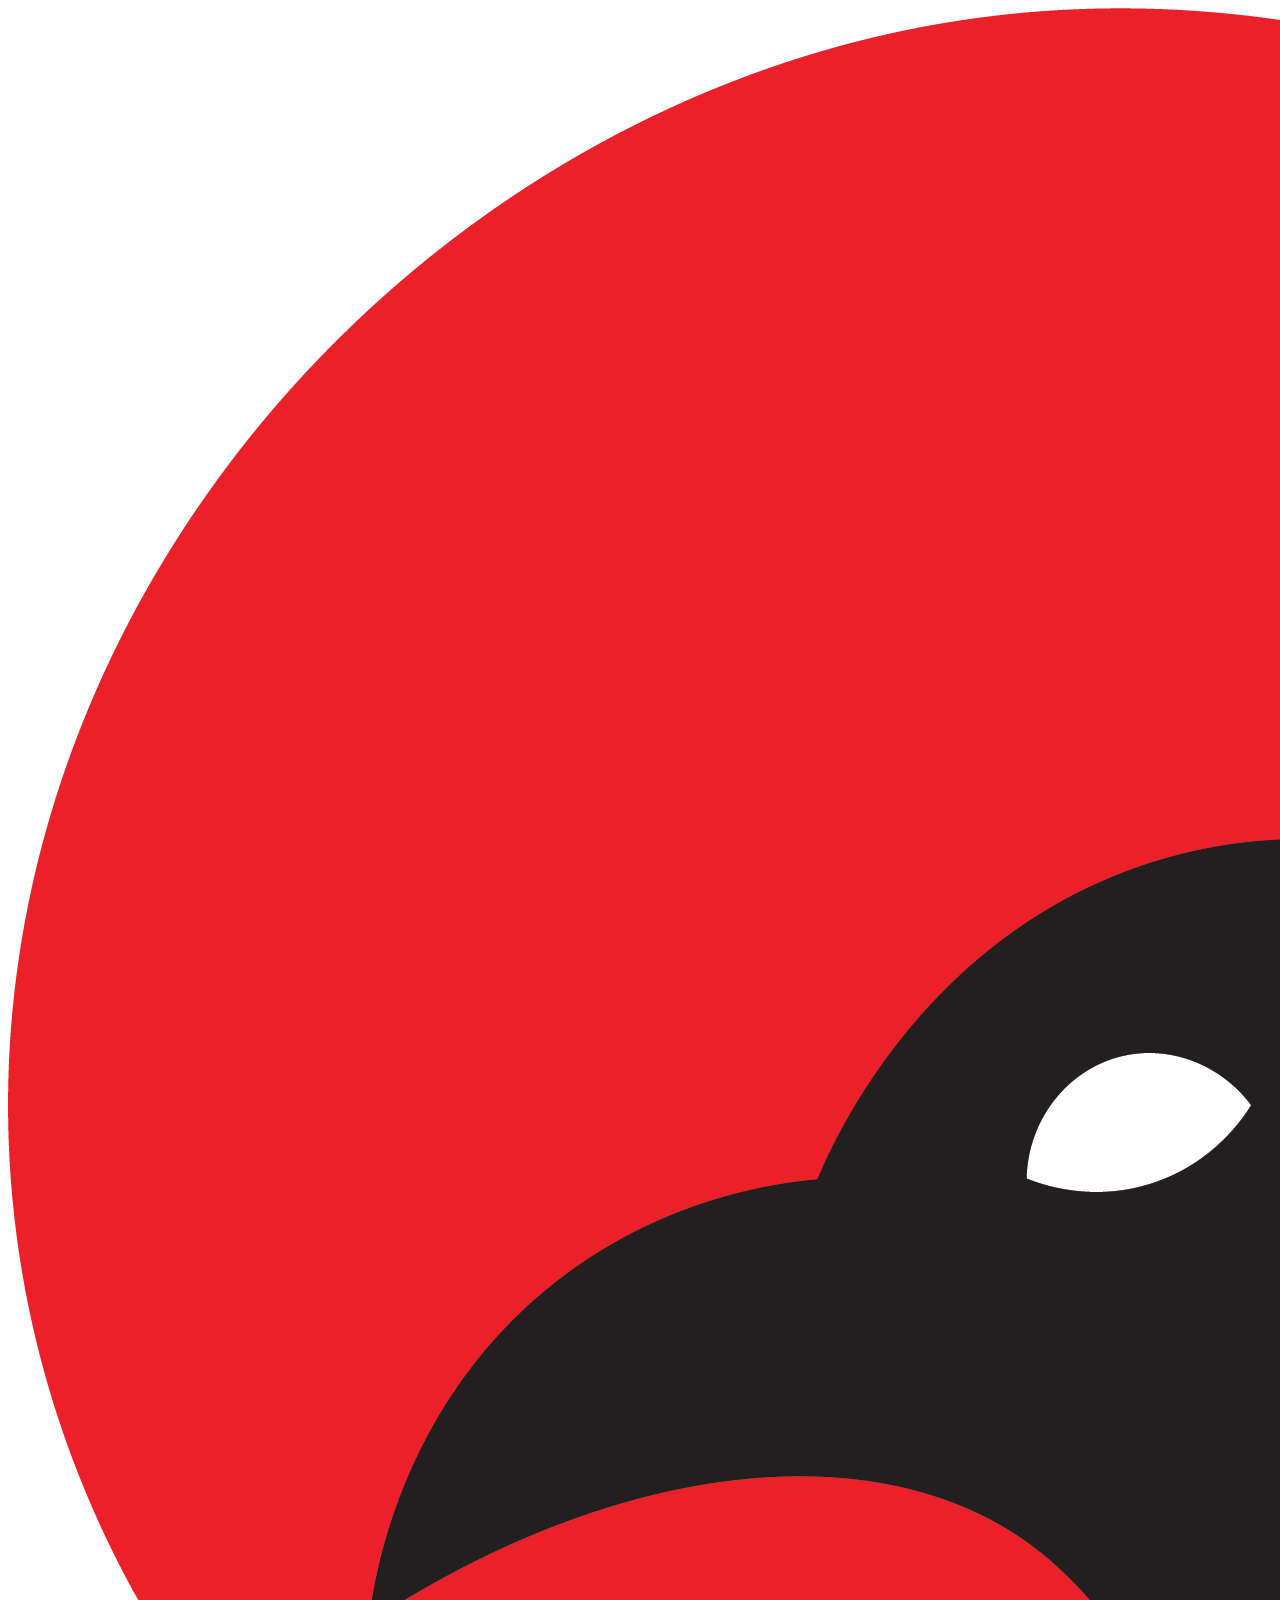
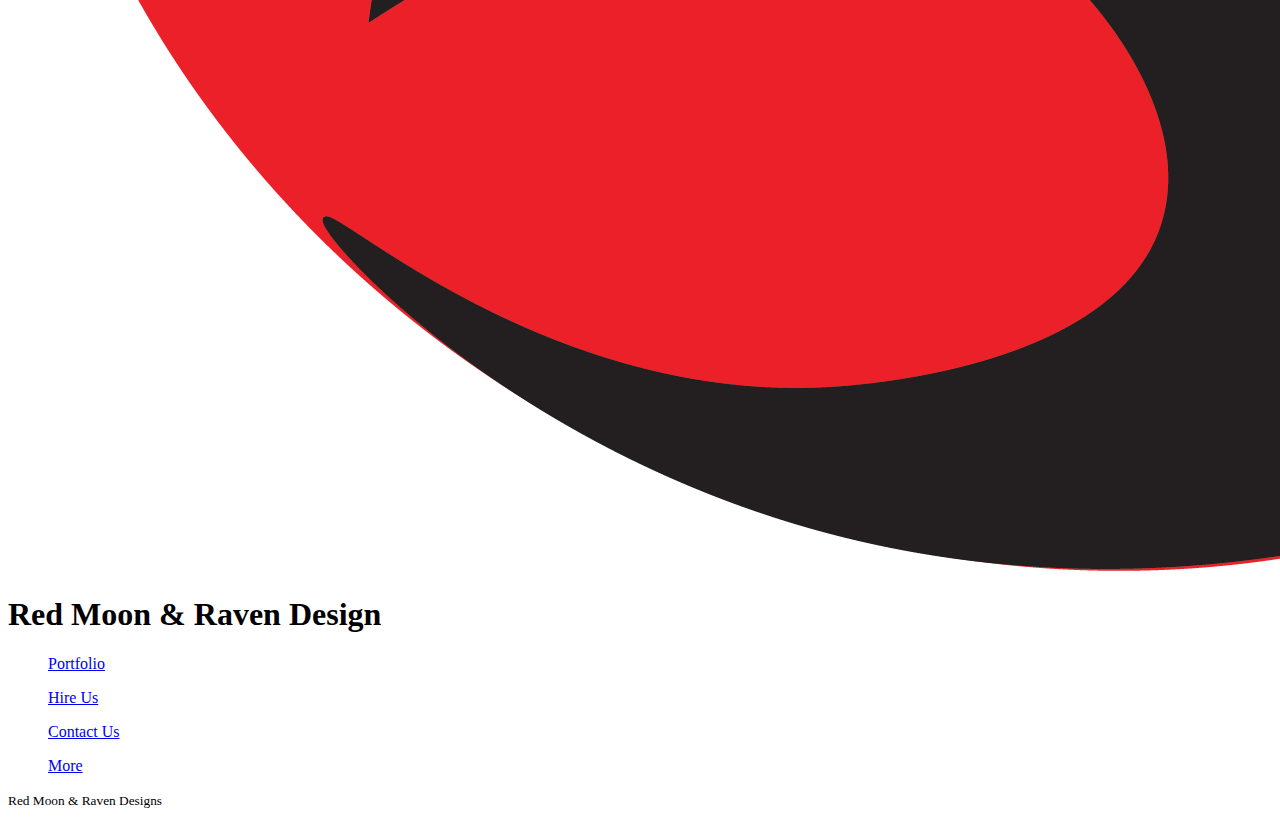
==== pages/contact-us.html @ 029485a0 "Added content" ====
<!DOCTYPE html>
<html lang="en">
<head>
    <meta charset="UTF-8">
    <meta http-equiv="X-UA-Compatible" content="IE=edge">
    <meta name="viewport" content="width=device-width, initial-scale=1.0">
    <title>Document</title>

    <header>
        <nav>
        <div class="navigation">
            <title>Document</title>
            <img src="/images/Red Moon and Raven Logo.png" alt="Red Moon and Raven Logo."/>
            <h1>Red Moon & Raven Design</h1>
            <ul>
                <a href="/pages/portfolio.html">Portfolio</a>
            </ul>
            <ul>
                <a href="/pages/hire-us.html">Hire Us</a>
            </ul>
            <ul>
                <a href="/pages/contact-us.html">Contact Us</a>
            </ul>
            <ul>
                <a href="/pages/more.html">More</a>
            </ul>
        </div>
    </nav>
    </header>
</head>
<body>
    
</body>
<footer>
    <p>
        <small>Red Moon & Raven Designs</small>
    </p>
</footer>
</html>
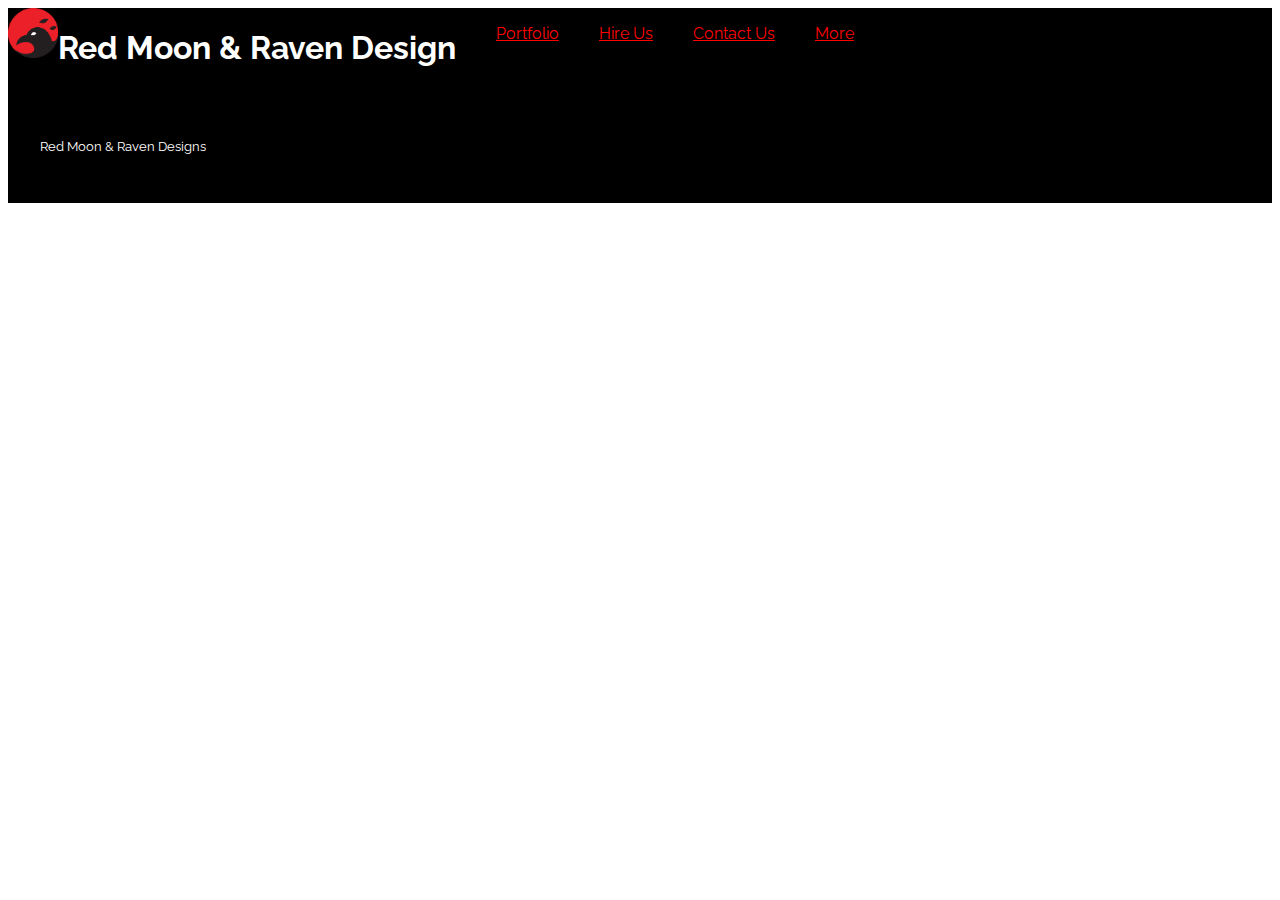
==== commit 83c8aeaf: "small edits" ====
--- a/pages/contact-us.html
+++ b/pages/contact-us.html
@@ -5,7 +5,11 @@
     <meta http-equiv="X-UA-Compatible" content="IE=edge">
     <meta name="viewport" content="width=device-width, initial-scale=1.0">
     <title>Document</title>
+    <link rel="stylesheet" href="/CSS/stylesheet.css">
 
+    <link rel="preconnect" href="https://fonts.googleapis.com">
+    <link rel="preconnect" href="https://fonts.gstatic.com" crossorigin>
+    <link href="https://fonts.googleapis.com/css2?family=Raleway:ital,wght@0,400;0,700;1,400&display=swap" rel="stylesheet">
     <header>
         <nav>
         <div class="navigation">
--- a/CSS/stylesheet.css
+++ b/CSS/stylesheet.css
@@ -0,0 +1,118 @@
+
+html{
+   margin: 0%;
+}
+.navigation>img{
+   width: 50px;
+   height: 50px;
+}
+
+.navigation{
+   display: flex;
+   flex-direction: row;
+   align-content: flex-start;
+   justify-content: flex-start;
+   background-color: black;
+   color: white;
+   margin: 0%;
+   padding: .5 em;
+   
+}
+
+a{
+   color: red;
+}
+a:visited{color:white}
+a:hover{color:blueviolet}
+a:focus{color:aqua}
+html{
+   font-family: 'Raleway', sans-serif;
+}
+
+.banner{
+   width: 100%;
+   height: auto;
+   margin: 0%;
+   justify-content: center;
+   background-color: black;
+}
+
+main{
+   margin-left: 15%;
+   margin-right: 15%;
+   text-align: center;
+}
+
+.poster-examples{
+   width: 100%;
+   height: auto;
+   display: flex;
+   align-content: center;
+   background-color: black;
+}
+
+.our-mission{
+   background-color: black;
+   color: white;
+   margin-left: 15%;
+   margin-right: 15%;
+   padding: 5%;
+}
+
+.about-liz>img{
+width:25%;
+height:25%;
+margin: 2%;
+}
+
+.about-liz{
+   display: flex;
+   background-color: rgb(210, 209, 209);
+   padding: 10%;
+   margin-top: 5%;
+   margin-bottom: 0%;
+   text-align: left;
+   align-content: row;
+   width: 75%;
+}
+
+.about-liz>h2{
+   margin: 2%;
+   color: gray;
+}
+
+figcaption{
+   color: gray;
+   margin-bottom: 5%;
+}
+
+.quote{
+   margin-bottom: 10%;
+
+}
+
+main>article>p:first-child{
+   text-indent: 3em;
+}
+
+h4{
+   text-shadow: 2px 2px rgb(218, 194, 194);
+}
+
+.business-socials{
+   background-color: red;
+   display: flex;
+   flex-direction: row;
+   align-content: space-around;
+   align-content: center;
+   margin: 2%;
+   width: 30%;
+   
+}
+
+footer{
+   background-color: black;
+   color: white;
+   justify-content: center;
+   padding: 2em;
+}